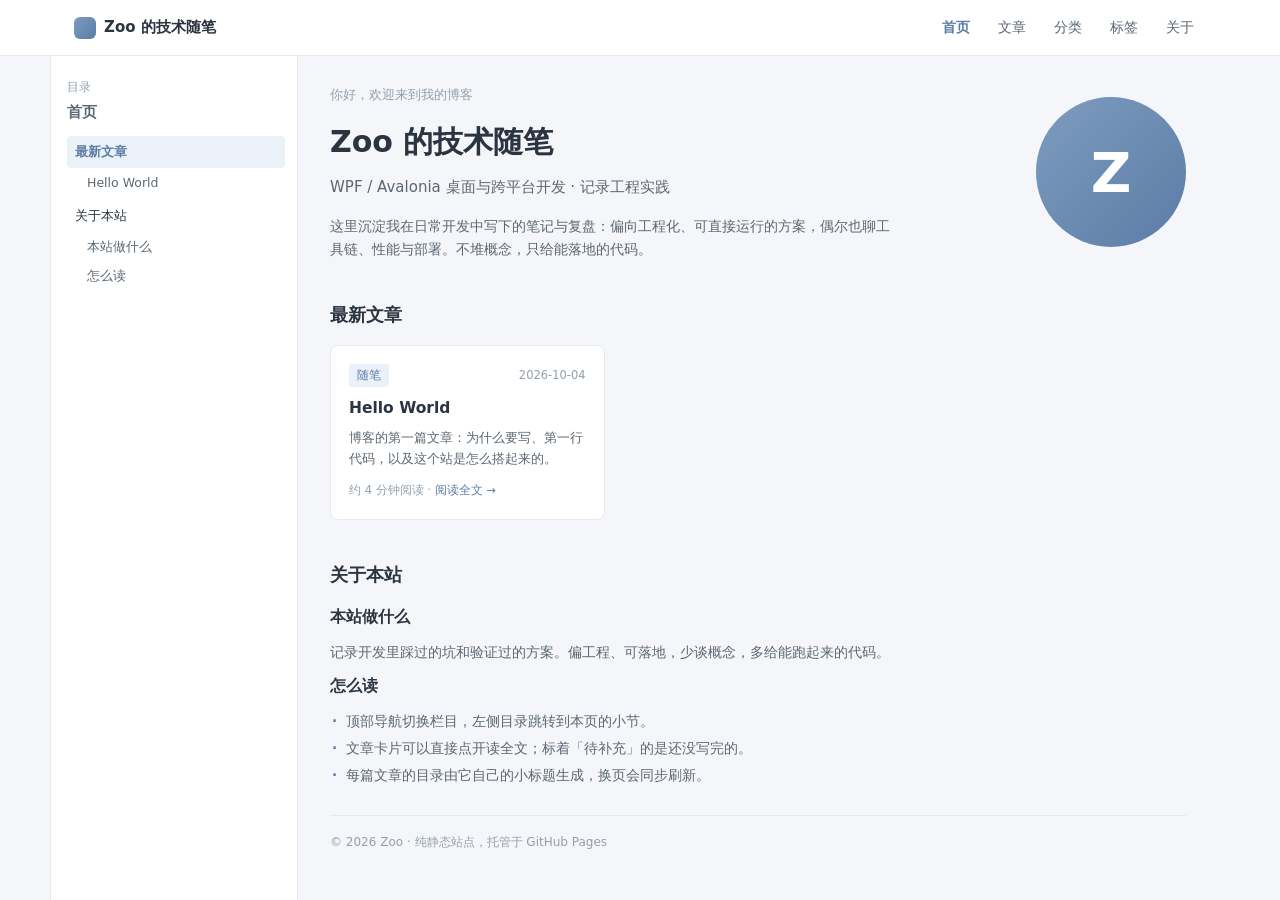
==== site/index.html @ cfde4efc "改用纯静态 HTML + CSS + JS 重写博客，去掉 WebAssembly 版本 站点放在 site/，无构建步骤：每篇文章一个 HTML，文章清单在 site/assets/posts.js" ====
<!DOCTYPE html>
<html lang="zh-CN">
<head>
<meta charset="UTF-8">
<meta name="viewport" content="width=device-width, initial-scale=1">
<title>首页 · Zoo 的技术随笔</title>
    <link rel="icon" href="data:image/svg+xml,%3Csvg xmlns='http://www.w3.org/2000/svg' viewBox='0 0 32 32'%3E%3Crect width='32' height='32' rx='8' fill='%235B7CA6'/%3E%3Ctext x='16' y='23' font-size='19' font-family='sans-serif' fill='%23fff' text-anchor='middle'%3EZ%3C/text%3E%3C/svg%3E">
<meta name="description" content="Zoo 的技术随笔：WPF / Avalonia 桌面与跨平台开发的工程实践笔记。">
<link rel="stylesheet" href="assets/site.css">
</head>
<body>

<header class="topbar">
    <div class="topbar-inner">
        <a class="brand" href="index.html"><span class="brand-mark"></span><span>Zoo 的技术随笔</span></a>
        <nav class="topnav">
            <a href="index.html" aria-current="page">首页</a>
            <a href="articles.html">文章</a>
            <a href="categories.html">分类</a>
            <a href="tags.html">标签</a>
            <a href="about.html">关于</a>
        </nav>
    </div>
</header>

<div class="shell">
    <aside class="toc">
        <p class="toc-label">目录</p>
        <p class="toc-page" id="toc-page">首页</p>
        <nav id="toc"></nav>
    </aside>

    <main class="content" id="content">

        <section class="hero">
            <div>
                <p class="hero-greeting">你好，欢迎来到我的博客</p>
                <h1 class="hero-title">Zoo 的技术随笔</h1>
                <p class="hero-tagline">WPF / Avalonia 桌面与跨平台开发 · 记录工程实践</p>
                <p class="hero-bio">这里沉淀我在日常开发中写下的笔记与复盘：偏向工程化、可直接运行的方案，偶尔也聊工具链、性能与部署。不堆概念，只给能落地的代码。</p>
            </div>
            <div class="hero-avatar">Z</div>
        </section>

        <section class="block">
            <h2 id="latest">最新文章</h2>
            <div data-view="latest" data-limit="3"></div>
        </section>

        <section class="block">
            <h2 id="about-site">关于本站</h2>

            <h3 id="what">本站做什么</h3>
            <p>记录开发里踩过的坑和验证过的方案。偏工程、可落地，少谈概念，多给能跑起来的代码。</p>

            <h3 id="how">怎么读</h3>
            <ul class="bullets">
                <li>顶部导航切换栏目，左侧目录跳转到本页的小节。</li>
                <li>文章卡片可以直接点开读全文；标着「待补充」的是还没写完的。</li>
                <li>每篇文章的目录由它自己的小标题生成，换页会同步刷新。</li>
            </ul>
        </section>

        <footer class="site-footer">© 2026 Zoo · 纯静态站点，托管于 GitHub Pages</footer>
    </main>
</div>

<script src="assets/posts.js"></script>
<script src="assets/site.js"></script>
</body>
</html>
---- site/assets/site.css ----
/* ==========================================================================
   Zoo 的技术随笔 —— 全站样式
   层级：顶栏（并列栏目） + 左侧目录（两级） + 右侧正文
   ========================================================================== */

:root {
    --page-bg: #F4F6F9;
    --surface: #FFFFFF;
    --border: #E6E9EF;
    --text: #2B3440;
    --text-2: #5C6772;
    --muted: #94A0AE;
    --accent: #5B7CA6;
    --accent-hover: #4A6B92;
    --accent-soft: #EAF1F8;
    --code-bg: #F3F5F8;
    --todo-bg: #FBF3E4;
    --todo-text: #9A6B2F;
    --topbar-h: 56px;
    --toc-w: 248px;
}

* { box-sizing: border-box; }

html { scroll-behavior: smooth; }

body {
    margin: 0;
    background: var(--page-bg);
    color: var(--text);
    font-family: "Microsoft YaHei", "PingFang SC", "Segoe UI", system-ui, sans-serif;
    font-size: 14px;
    line-height: 1.7;
    -webkit-font-smoothing: antialiased;
}

a { color: var(--accent); text-decoration: none; }
a:hover { color: var(--accent-hover); }

h2[id], h3[id] { scroll-margin-top: calc(var(--topbar-h) + 16px); }

/* ===== 顶栏：5 个并列栏目 ===== */
.topbar {
    position: sticky;
    top: 0;
    z-index: 10;
    height: var(--topbar-h);
    background: var(--surface);
    border-bottom: 1px solid var(--border);
}

.topbar-inner {
    max-width: 1180px;
    height: 100%;
    margin: 0 auto;
    padding: 0 24px;
    display: flex;
    align-items: center;
    justify-content: space-between;
    gap: 16px;
}

.brand { display: flex; align-items: center; gap: 8px; color: var(--text); font-weight: 700; font-size: 15px; }
.brand:hover { color: var(--text); }
.brand-mark {
    width: 22px; height: 22px; border-radius: 6px;
    background: linear-gradient(135deg, #7E9CBF, #5B7CA6);
}

.topnav { display: flex; align-items: center; gap: 4px; }
.topnav a {
    padding: 6px 12px;
    border-radius: 4px;
    color: var(--text-2);
    font-size: 13.5px;
}
.topnav a:hover { color: var(--accent); }
.topnav a[aria-current="page"] { color: var(--accent); font-weight: 600; }

/* ===== 主体：左目录 + 右内容 ===== */
.shell {
    max-width: 1180px;
    margin: 0 auto;
    display: grid;
    grid-template-columns: var(--toc-w) minmax(0, 1fr);
    align-items: start;
}

.toc {
    position: sticky;
    top: var(--topbar-h);
    height: calc(100vh - var(--topbar-h));
    overflow-y: auto;
    padding: 22px 12px 24px 16px;
    background: var(--surface);
    border-right: 1px solid var(--border);
}

@media (min-width: 1181px) {
    .toc { border-left: 1px solid var(--border); }
}

.toc-label { margin: 0 0 2px; font-size: 11.5px; font-weight: 400; color: var(--muted); }
.toc-page { margin: 0 0 12px; font-size: 14.5px; font-weight: 700; }

.toc-group { margin-bottom: 2px; }

.toc-link, .toc-sublink {
    display: block;
    padding: 5px 8px;
    border-radius: 4px;
    color: var(--text);
    font-size: 13px;
}
.toc-link:hover, .toc-sublink:hover { background: var(--accent-soft); color: var(--accent); }
.toc-sublink { margin-left: 12px; padding: 4px 8px; font-size: 12.5px; color: var(--text-2); }
.toc-link.active, .toc-sublink.active { color: var(--accent); background: var(--accent-soft); font-weight: 600; }

/* ===== 正文 ===== */
.content { padding: 28px 32px 0; max-width: 920px; }

.page-title { margin: 0; font-size: 26px; font-weight: 700; line-height: 1.4; }
.page-sub { margin: 8px 0 0; color: var(--muted); font-size: 13px; }

.hero { display: flex; align-items: center; justify-content: space-between; gap: 32px; }
.hero-greeting { margin: 0 0 10px; color: var(--muted); font-size: 13px; }
.hero-title { margin: 0; font-size: 30px; font-weight: 700; }
.hero-tagline { margin: 8px 0 0; color: var(--text-2); font-size: 15px; }
.hero-bio { margin: 14px 0 0; max-width: 560px; color: var(--text-2); font-size: 13.5px; }
.hero-avatar {
    flex: 0 0 auto;
    width: 150px; height: 150px; border-radius: 50%;
    display: grid; place-items: center;
    background: linear-gradient(135deg, #7E9CBF, #5B7CA6);
    color: #fff; font-size: 56px; font-weight: 700;
}

section.block { margin-top: 40px; }
h2 { margin: 0 0 14px; font-size: 18px; font-weight: 700; }
h3 { margin: 0 0 10px; font-size: 15.5px; font-weight: 600; }

p { margin: 0 0 10px; color: var(--text-2); font-size: 13.5px; }

ul.bullets { margin: 4px 0 12px; padding: 0; list-style: none; }
ul.bullets li { position: relative; padding-left: 16px; margin-bottom: 4px; color: var(--text-2); font-size: 13.5px; }
ul.bullets li::before { content: "·"; position: absolute; left: 2px; color: var(--accent); font-weight: 700; }

/* ===== 文章卡片 ===== */
.cards { display: grid; grid-template-columns: repeat(auto-fill, minmax(272px, 1fr)); gap: 16px; }
.cards.single { grid-template-columns: minmax(0, 1fr); }

.card {
    background: var(--surface);
    border: 1px solid var(--border);
    border-radius: 8px;
    padding: 18px;
    transition: border-color .15s, box-shadow .15s;
}
.card:hover { border-color: var(--accent); box-shadow: 0 4px 16px rgba(31, 45, 61, .08); }

.card-top { display: flex; align-items: center; gap: 8px; }
.card-date { margin-left: auto; color: var(--muted); font-size: 11.5px; }
.card-title { margin: 10px 0 0; font-size: 15.5px; font-weight: 600; line-height: 1.5; }
.card-title a { color: var(--text); }
.card-title a:hover { color: var(--accent); }
.card-excerpt { margin: 6px 0 0; font-size: 12.5px; color: var(--text-2); }
.card-meta { margin: 12px 0 0; font-size: 11.5px; color: var(--muted); }

.chip {
    display: inline-block;
    padding: 3px 8px;
    border-radius: 3px;
    background: var(--accent-soft);
    color: var(--accent);
    font-size: 11.5px;
    line-height: 1.5;
}
.chip-todo { background: var(--todo-bg); color: var(--todo-text); }

.tag-chip {
    display: inline-block;
    margin: 0 8px 8px 0;
    padding: 5px 10px;
    border-radius: 4px;
    background: var(--accent-soft);
    color: var(--accent);
    font-size: 12.5px;
}
.tag-chip:hover { background: var(--accent); color: #fff; }
.tag-chip .count { opacity: .7; margin-left: 4px; font-size: 11px; }

.group { margin-top: 34px; }

/* ===== 文章正文 ===== */
.post-meta { display: flex; align-items: center; gap: 10px; margin: 14px 0 0; color: var(--muted); font-size: 12px; }
.post-lead { margin: 16px 0 0; color: var(--text-2); font-size: 13.5px; }
hr.rule { margin: 20px 0 24px; border: 0; border-top: 1px solid var(--border); }

.post-section { margin-bottom: 30px; }
.post-section h2 { scroll-margin-top: calc(var(--topbar-h) + 16px); }

pre.code {
    margin: 4px 0 0;
    padding: 12px 14px;
    border: 1px solid var(--border);
    border-radius: 6px;
    background: var(--code-bg);
    overflow-x: auto;
}
pre.code code {
    font-family: Consolas, Menlo, "DejaVu Sans Mono", monospace;
    font-size: 12.5px;
    line-height: 1.6;
    color: var(--text);
}
.code-lang { display: block; margin-bottom: 6px; color: var(--muted); font-size: 11px; font-family: inherit; }

.todo-note {
    display: inline-block;
    margin-left: 8px;
    padding: 2px 7px;
    border-radius: 3px;
    background: var(--todo-bg);
    color: var(--todo-text);
    font-size: 11px;
    font-weight: 400;
    vertical-align: middle;
}

.note {
    background: var(--surface);
    border: 1px solid var(--border);
    border-radius: 8px;
    padding: 20px;
}
.note h2, .note h3 { margin-top: 0; }

/* ===== 页脚 ===== */
.site-footer {
    margin: 28px 0 0;
    padding: 16px 0 20px;
    border-top: 1px solid var(--border);
    color: var(--muted);
    font-size: 12px;
}

/* ===== 窄屏：目录折到正文上方 ===== */
@media (max-width: 860px) {
    .shell { grid-template-columns: minmax(0, 1fr); }
    .toc {
        position: static;
        height: auto;
        border-right: 0;
        border-bottom: 1px solid var(--border);
        padding: 18px 20px;
    }
    .content { padding: 22px 20px 0; }
    .topbar-inner { padding: 0 16px; overflow-x: auto; }
    .brand span { display: none; }
    .hero { flex-direction: column-reverse; align-items: flex-start; gap: 20px; }
    .hero-avatar { width: 104px; height: 104px; font-size: 40px; }
}
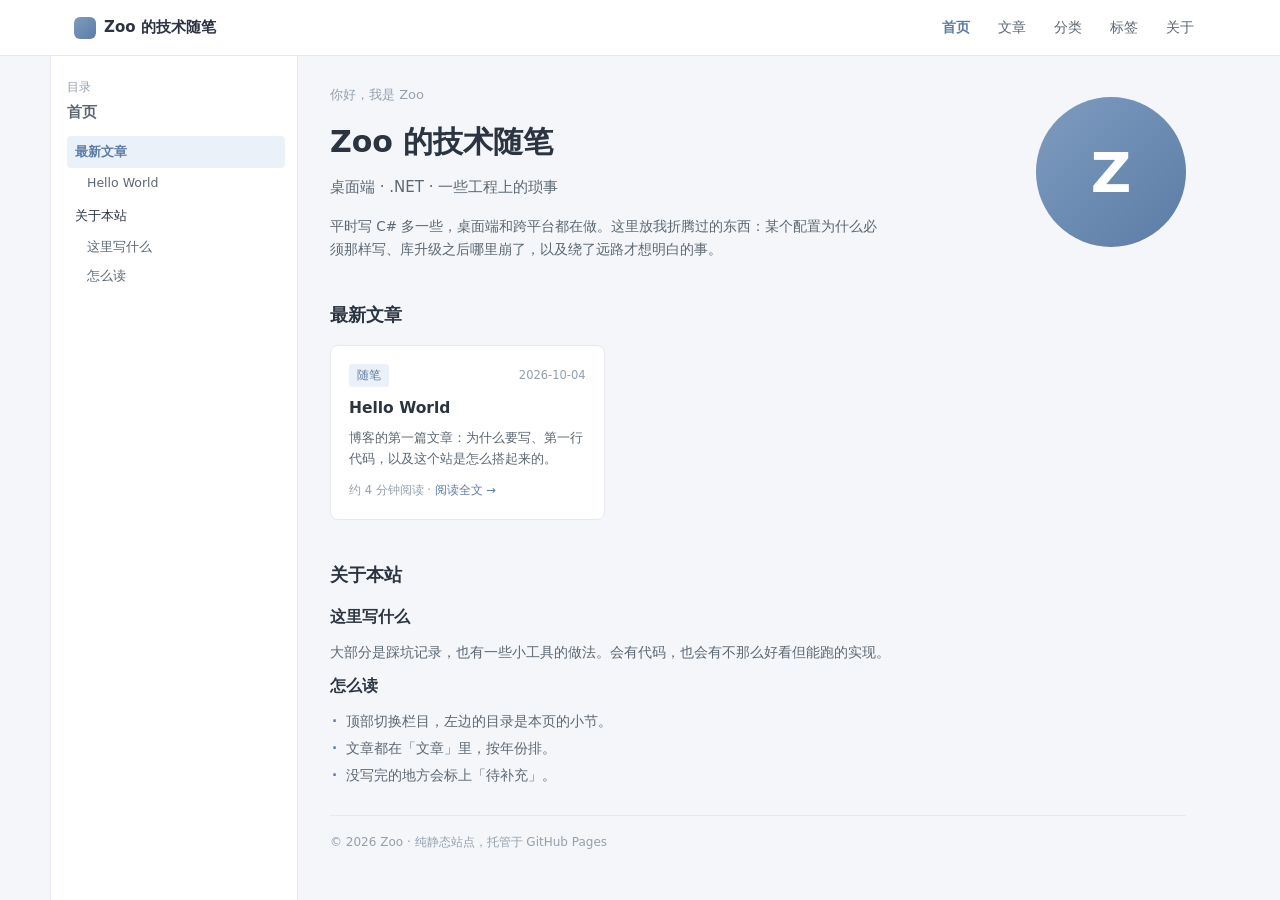
==== commit d24d5ed8: "文案：改成更自然的口吻，去掉排比和对仗句式 重写首页、Hello World、关于、文章、分类、标签、404 全部文案：去掉「不堆概念只给能落地的代码」这类反复出现的对仗句和「结论先说 / 所以这里的" ====
--- a/site/index.html
+++ b/site/index.html
@@ -4,8 +4,8 @@
 <meta charset="UTF-8">
 <meta name="viewport" content="width=device-width, initial-scale=1">
 <title>首页 · Zoo 的技术随笔</title>
+<meta name="description" content="Zoo 的技术随笔：桌面端、.NET，以及一些工程上的琐事。">
     <link rel="icon" href="data:image/svg+xml,%3Csvg xmlns='http://www.w3.org/2000/svg' viewBox='0 0 32 32'%3E%3Crect width='32' height='32' rx='8' fill='%235B7CA6'/%3E%3Ctext x='16' y='23' font-size='19' font-family='sans-serif' fill='%23fff' text-anchor='middle'%3EZ%3C/text%3E%3C/svg%3E">
-<meta name="description" content="Zoo 的技术随笔：WPF / Avalonia 桌面与跨平台开发的工程实践笔记。">
 <link rel="stylesheet" href="assets/site.css">
 </head>
 <body>
@@ -34,10 +34,10 @@
 
         <section class="hero">
             <div>
-                <p class="hero-greeting">你好，欢迎来到我的博客</p>
+                <p class="hero-greeting">你好，我是 Zoo</p>
                 <h1 class="hero-title">Zoo 的技术随笔</h1>
-                <p class="hero-tagline">WPF / Avalonia 桌面与跨平台开发 · 记录工程实践</p>
-                <p class="hero-bio">这里沉淀我在日常开发中写下的笔记与复盘：偏向工程化、可直接运行的方案，偶尔也聊工具链、性能与部署。不堆概念，只给能落地的代码。</p>
+                <p class="hero-tagline">桌面端 · .NET · 一些工程上的琐事</p>
+                <p class="hero-bio">平时写 C# 多一些，桌面端和跨平台都在做。这里放我折腾过的东西：某个配置为什么必须那样写、库升级之后哪里崩了，以及绕了远路才想明白的事。</p>
             </div>
             <div class="hero-avatar">Z</div>
         </section>
@@ -50,14 +50,14 @@
         <section class="block">
             <h2 id="about-site">关于本站</h2>
 
-            <h3 id="what">本站做什么</h3>
-            <p>记录开发里踩过的坑和验证过的方案。偏工程、可落地，少谈概念，多给能跑起来的代码。</p>
+            <h3 id="what">这里写什么</h3>
+            <p>大部分是踩坑记录，也有一些小工具的做法。会有代码，也会有不那么好看但能跑的实现。</p>
 
             <h3 id="how">怎么读</h3>
             <ul class="bullets">
-                <li>顶部导航切换栏目，左侧目录跳转到本页的小节。</li>
-                <li>文章卡片可以直接点开读全文；标着「待补充」的是还没写完的。</li>
-                <li>每篇文章的目录由它自己的小标题生成，换页会同步刷新。</li>
+                <li>顶部切换栏目，左边的目录是本页的小节。</li>
+                <li>文章都在「文章」里，按年份排。</li>
+                <li>没写完的地方会标上「待补充」。</li>
             </ul>
         </section>
 
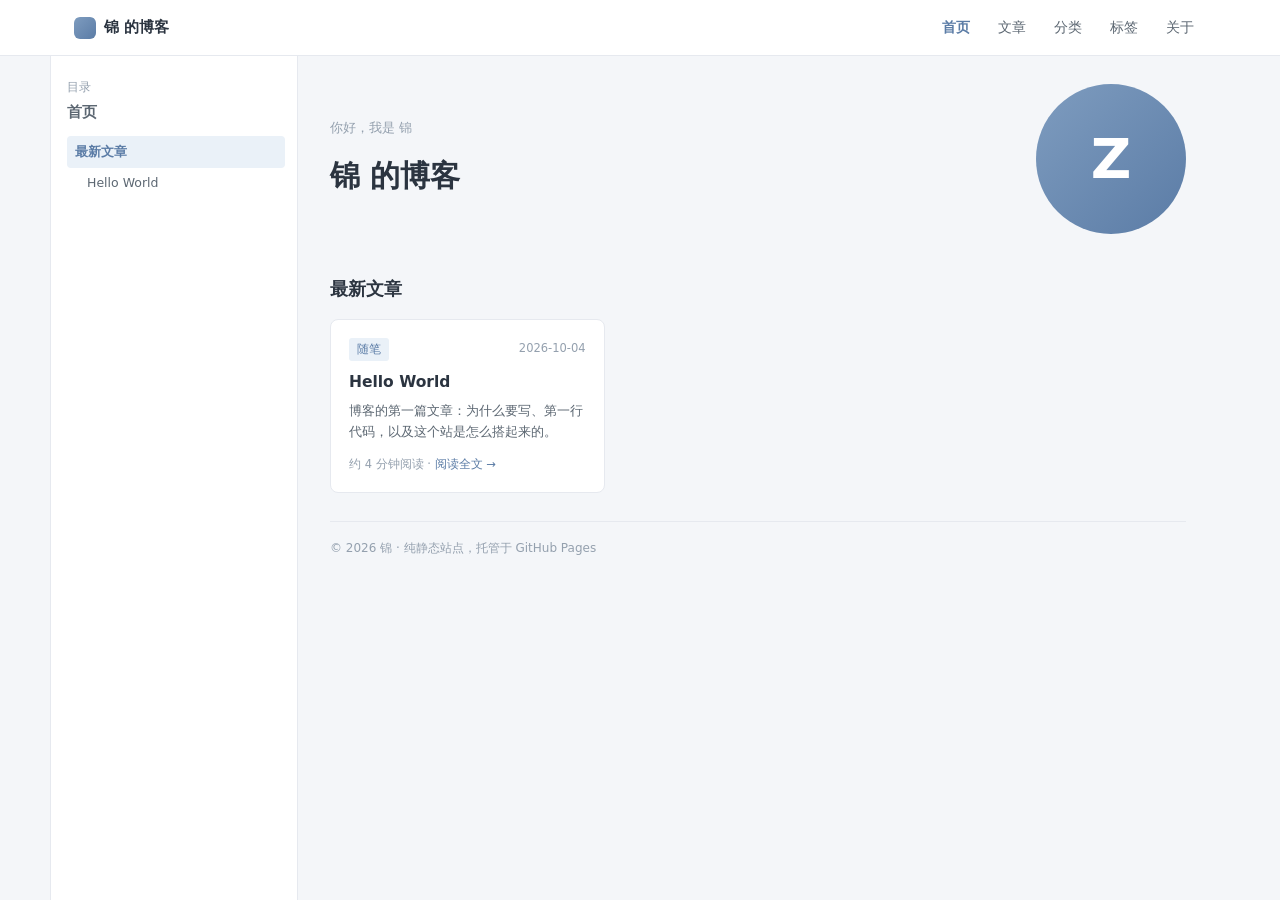
==== commit 8bd40558: "新增一篇文章" ====
--- a/site/index.html
+++ b/site/index.html
@@ -3,8 +3,8 @@
 <head>
 <meta charset="UTF-8">
 <meta name="viewport" content="width=device-width, initial-scale=1">
-<title>首页 · Zoo 的技术随笔</title>
-<meta name="description" content="Zoo 的技术随笔：桌面端、.NET，以及一些工程上的琐事。">
+<title>首页 · 锦 的博客</title>
+<meta name="description" content="锦 的博客">
     <link rel="icon" href="data:image/svg+xml,%3Csvg xmlns='http://www.w3.org/2000/svg' viewBox='0 0 32 32'%3E%3Crect width='32' height='32' rx='8' fill='%235B7CA6'/%3E%3Ctext x='16' y='23' font-size='19' font-family='sans-serif' fill='%23fff' text-anchor='middle'%3EZ%3C/text%3E%3C/svg%3E">
 <link rel="stylesheet" href="assets/site.css">
 </head>
@@ -12,7 +12,7 @@
 
 <header class="topbar">
     <div class="topbar-inner">
-        <a class="brand" href="index.html"><span class="brand-mark"></span><span>Zoo 的技术随笔</span></a>
+        <a class="brand" href="index.html"><span class="brand-mark"></span><span>锦 的博客</span></a>
         <nav class="topnav">
             <a href="index.html" aria-current="page">首页</a>
             <a href="articles.html">文章</a>
@@ -34,10 +34,8 @@
 
         <section class="hero">
             <div>
-                <p class="hero-greeting">你好，我是 Zoo</p>
-                <h1 class="hero-title">Zoo 的技术随笔</h1>
-                <p class="hero-tagline">桌面端 · .NET · 一些工程上的琐事</p>
-                <p class="hero-bio">平时写 C# 多一些，桌面端和跨平台都在做。这里放我折腾过的东西：某个配置为什么必须那样写、库升级之后哪里崩了，以及绕了远路才想明白的事。</p>
+                <p class="hero-greeting">你好，我是 锦</p>
+                <h1 class="hero-title">锦 的博客</h1>
             </div>
             <div class="hero-avatar">Z</div>
         </section>
@@ -47,21 +45,7 @@
             <div data-view="latest" data-limit="3"></div>
         </section>
 
-        <section class="block">
-            <h2 id="about-site">关于本站</h2>
-
-            <h3 id="what">这里写什么</h3>
-            <p>大部分是踩坑记录，也有一些小工具的做法。会有代码，也会有不那么好看但能跑的实现。</p>
-
-            <h3 id="how">怎么读</h3>
-            <ul class="bullets">
-                <li>顶部切换栏目，左边的目录是本页的小节。</li>
-                <li>文章都在「文章」里，按年份排。</li>
-                <li>没写完的地方会标上「待补充」。</li>
-            </ul>
-        </section>
-
-        <footer class="site-footer">© 2026 Zoo · 纯静态站点，托管于 GitHub Pages</footer>
+        <footer class="site-footer">© 2026 锦 · 纯静态站点，托管于 GitHub Pages</footer>
     </main>
 </div>
 
--- a/site/assets/site.css
+++ b/site/assets/site.css
@@ -1,5 +1,5 @@
 /* ==========================================================================
-   Zoo 的技术随笔 —— 全站样式
+   锦 的博客 —— 全站样式
    层级：顶栏（并列栏目） + 左侧目录（两级） + 右侧正文
    ========================================================================== */
 
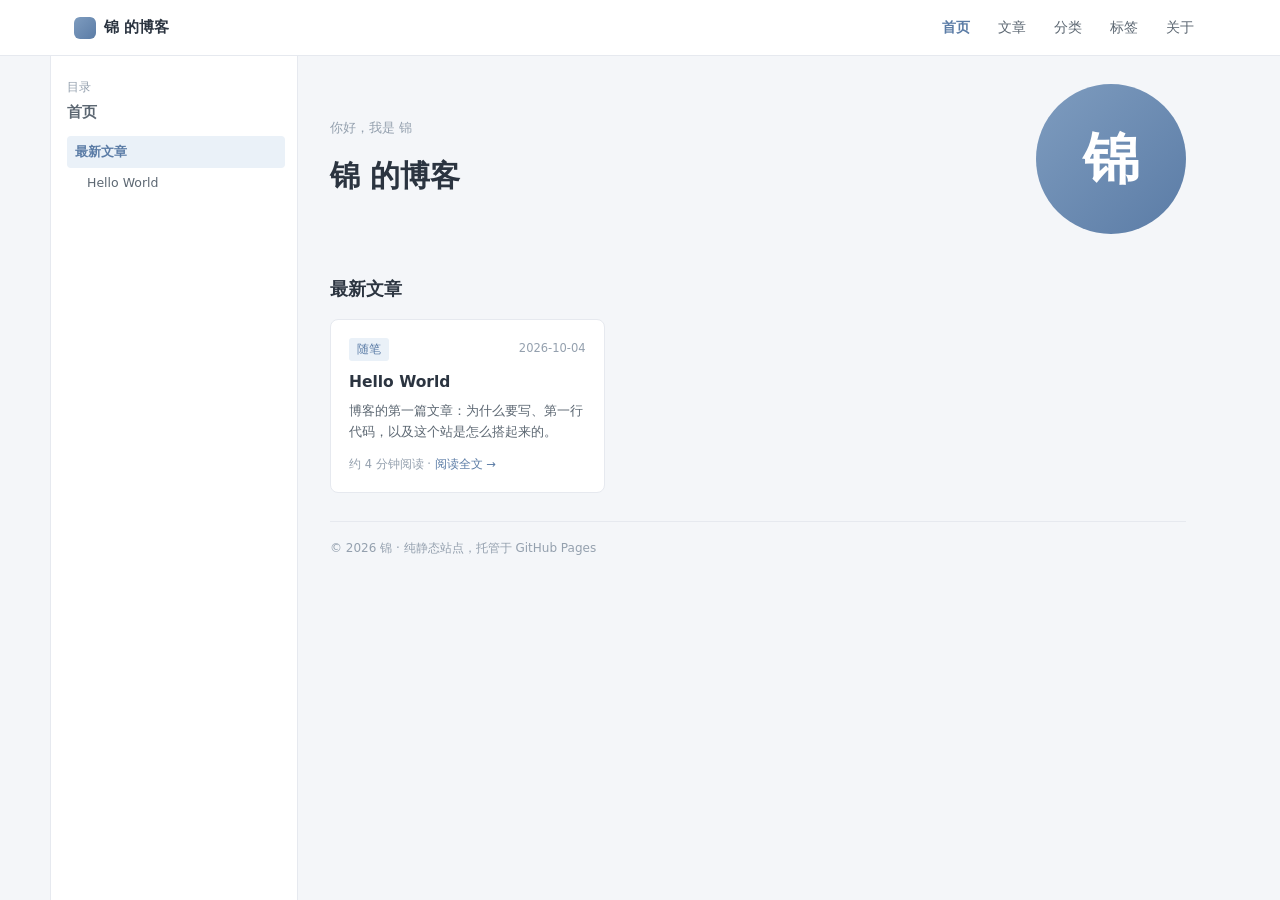
==== commit 81b9c165: "新增一篇文章" ====
--- a/site/index.html
+++ b/site/index.html
@@ -37,7 +37,7 @@
                 <p class="hero-greeting">你好，我是 锦</p>
                 <h1 class="hero-title">锦 的博客</h1>
             </div>
-            <div class="hero-avatar">Z</div>
+            <div class="hero-avatar">锦</div>
         </section>
 
         <section class="block">
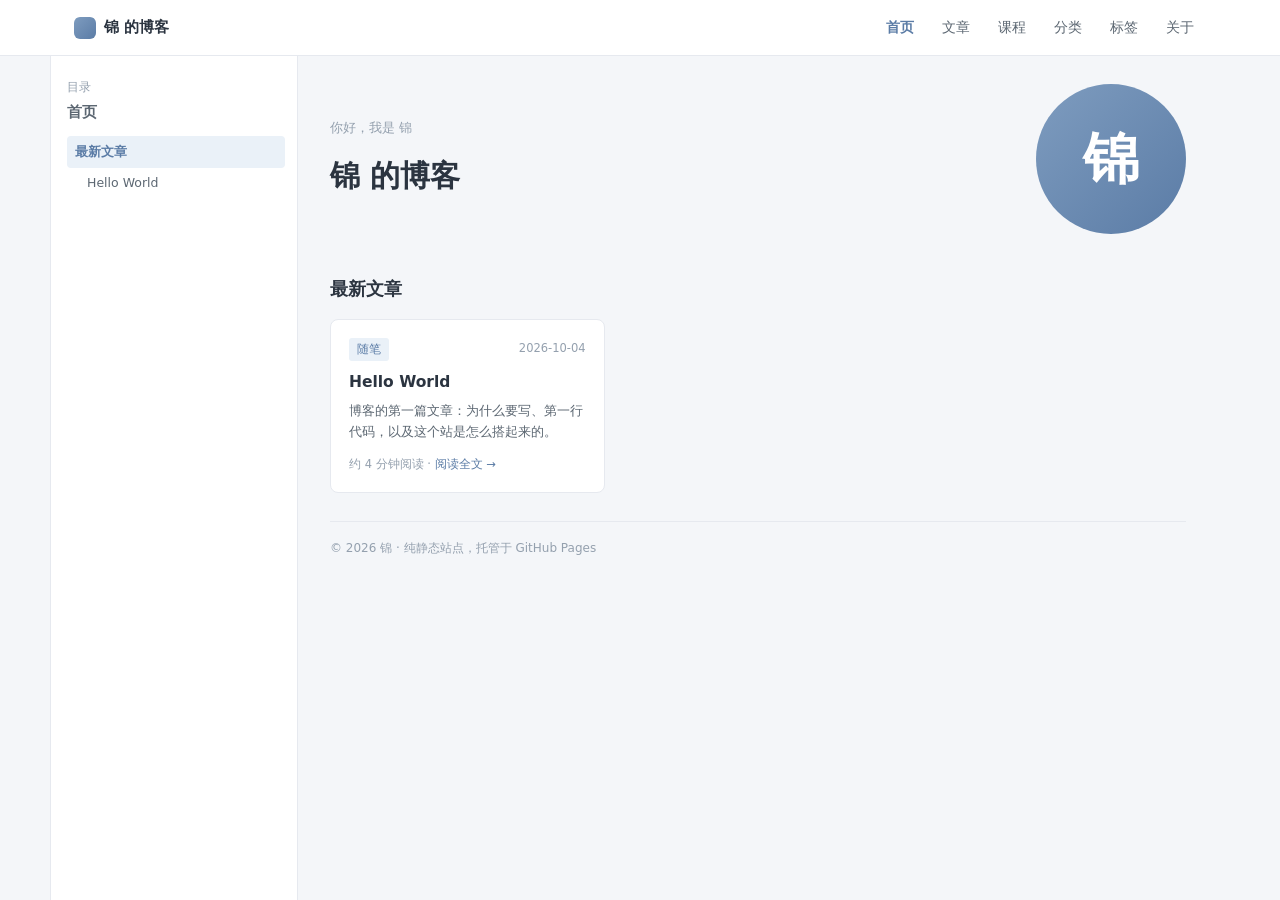
==== commit bdefccb0: "新增「课程」栏目：按课程放 PPT / PDF / Word / 压缩包，附感悟笔记 顶栏加第 6 个栏目「课程」；课程页一门课一节，下面分「资料」和「感悟与笔记」，左侧目录自动生成；资料支持本地文件" ====
--- a/site/index.html
+++ b/site/index.html
@@ -16,6 +16,7 @@
         <nav class="topnav">
             <a href="index.html" aria-current="page">首页</a>
             <a href="articles.html">文章</a>
+            <a href="courses.html">课程</a>
             <a href="categories.html">分类</a>
             <a href="tags.html">标签</a>
             <a href="about.html">关于</a>
--- a/site/assets/site.css
+++ b/site/assets/site.css
@@ -260,3 +260,58 @@
     .hero { flex-direction: column-reverse; align-items: flex-start; gap: 20px; }
     .hero-avatar { width: 104px; height: 104px; font-size: 40px; }
 }
+
+/* ===== 课程资料 ===== */
+.term {
+    margin-left: 6px;
+    font-size: 12px;
+    font-weight: 400;
+    color: var(--muted);
+}
+
+ul.files {
+    margin: 0 0 14px;
+    padding: 0;
+    list-style: none;
+    background: var(--surface);
+    border: 1px solid var(--border);
+    border-radius: 8px;
+    overflow: hidden;
+}
+
+ul.files li.file-row {
+    display: flex;
+    align-items: center;
+    gap: 10px;
+    padding: 10px 14px;
+    margin: 0;
+    border-top: 1px solid var(--border);
+}
+ul.files li.file-row:first-child { border-top: 0; }
+ul.files li.file-row::before { content: none; }
+
+.filetype {
+    flex: 0 0 auto;
+    min-width: 46px;
+    padding: 2px 6px;
+    border-radius: 3px;
+    text-align: center;
+    font-size: 11px;
+    background: #EEF1F5;
+    color: var(--text-2);
+}
+.filetype.pdf { background: #FBECEC; color: #A65252; }
+.filetype.ppt { background: #FBEFE4; color: #A5663A; }
+.filetype.doc { background: var(--accent-soft); color: var(--accent-hover); }
+.filetype.zip { background: #F0EFE6; color: #6E6A45; }
+
+.file-name { flex: 1 1 auto; font-size: 13.5px; color: var(--text); }
+.file-name:hover { color: var(--accent); }
+.file-size { flex: 0 0 auto; font-size: 12px; color: var(--muted); }
+.file-note { flex: 0 0 auto; font-size: 11.5px; color: var(--muted); }
+
+@media (max-width: 520px) {
+    ul.files li.file-row { flex-wrap: wrap; gap: 6px; }
+    .file-name { flex: 1 1 100%; order: 2; }
+}
+
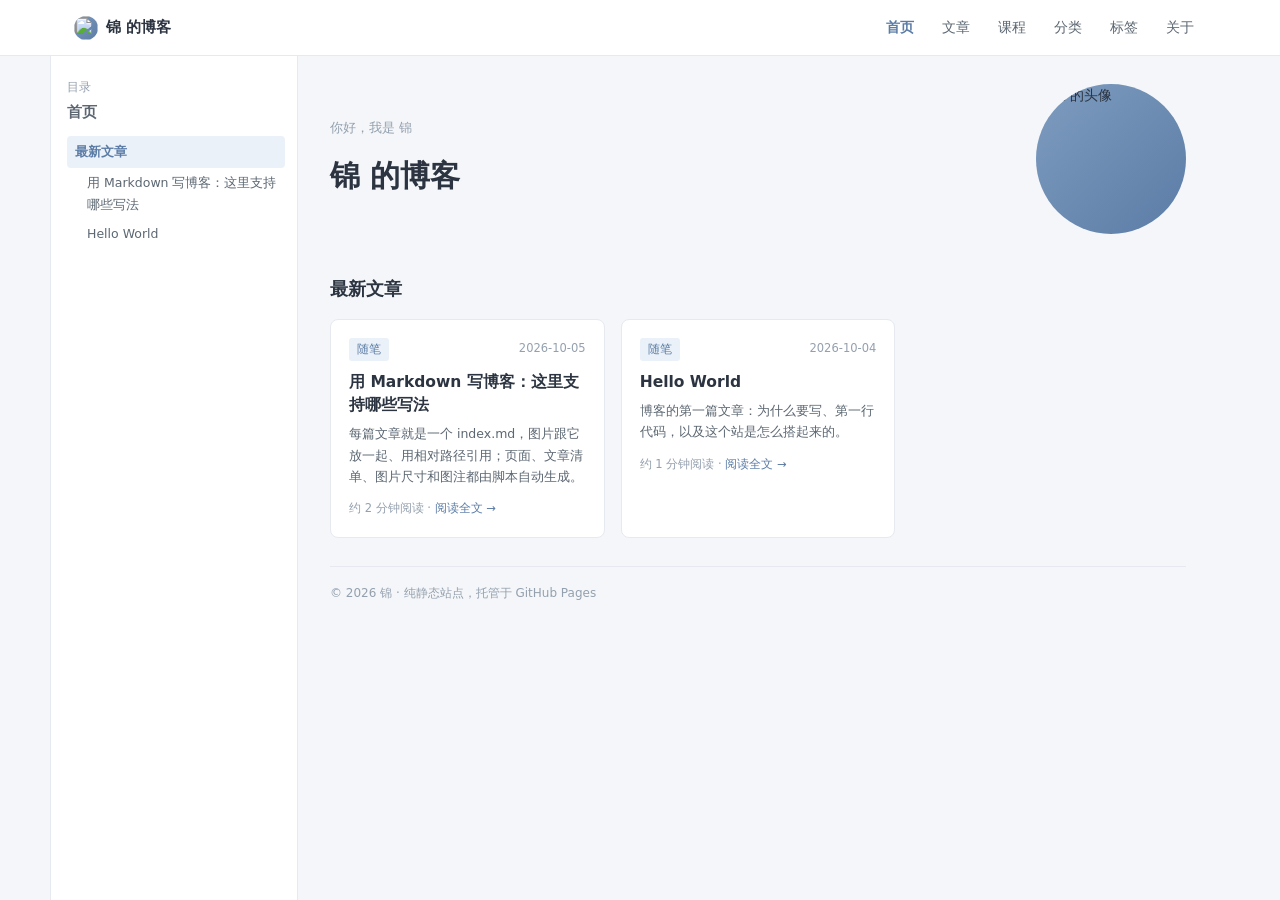
==== commit ebd8ea98: "新增一篇文章" ====
--- a/site/index.html
+++ b/site/index.html
@@ -5,14 +5,15 @@
 <meta name="viewport" content="width=device-width, initial-scale=1">
 <title>首页 · 锦 的博客</title>
 <meta name="description" content="锦 的博客">
-    <link rel="icon" href="data:image/svg+xml,%3Csvg xmlns='http://www.w3.org/2000/svg' viewBox='0 0 32 32'%3E%3Crect width='32' height='32' rx='8' fill='%235B7CA6'/%3E%3Ctext x='16' y='23' font-size='19' font-family='sans-serif' fill='%23fff' text-anchor='middle'%3EZ%3C/text%3E%3C/svg%3E">
+    <link rel="icon" href="https://avatars.githubusercontent.com/BrocadeHutHost?s=256">
+    <link rel="apple-touch-icon" href="https://avatars.githubusercontent.com/BrocadeHutHost?s=256">
 <link rel="stylesheet" href="assets/site.css">
 </head>
 <body>
 
 <header class="topbar">
     <div class="topbar-inner">
-        <a class="brand" href="index.html"><span class="brand-mark"></span><span>锦 的博客</span></a>
+        <a class="brand" href="index.html"><img class="brand-mark" src="https://avatars.githubusercontent.com/BrocadeHutHost?s=256" alt="" referrerpolicy="no-referrer"><span>锦 的博客</span></a>
         <nav class="topnav">
             <a href="index.html" aria-current="page">首页</a>
             <a href="articles.html">文章</a>
@@ -38,7 +39,7 @@
                 <p class="hero-greeting">你好，我是 锦</p>
                 <h1 class="hero-title">锦 的博客</h1>
             </div>
-            <div class="hero-avatar">锦</div>
+            <img class="hero-avatar" src="https://avatars.githubusercontent.com/BrocadeHutHost?s=256" alt="锦 的头像" referrerpolicy="no-referrer">
         </section>
 
         <section class="block">
--- a/site/assets/site.css
+++ b/site/assets/site.css
@@ -63,7 +63,10 @@
 .brand { display: flex; align-items: center; gap: 8px; color: var(--text); font-weight: 700; font-size: 15px; }
 .brand:hover { color: var(--text); }
 .brand-mark {
-    width: 22px; height: 22px; border-radius: 6px;
+    display: block;
+    width: 24px; height: 24px; border-radius: 50%;
+    object-fit: cover;
+    /* 头像图来自 GitHub，加载出来之前先显示这块底色 */
     background: linear-gradient(135deg, #7E9CBF, #5B7CA6);
 }
 
@@ -129,10 +132,11 @@
 .hero-bio { margin: 14px 0 0; max-width: 560px; color: var(--text-2); font-size: 13.5px; }
 .hero-avatar {
     flex: 0 0 auto;
+    display: block;
     width: 150px; height: 150px; border-radius: 50%;
-    display: grid; place-items: center;
+    object-fit: cover;
+    /* 头像图来自 GitHub，加载出来之前先显示这个大圆底色 */
     background: linear-gradient(135deg, #7E9CBF, #5B7CA6);
-    color: #fff; font-size: 56px; font-weight: 700;
 }
 
 section.block { margin-top: 40px; }
@@ -214,6 +218,66 @@
     color: var(--text);
 }
 .code-lang { display: block; margin-bottom: 6px; color: var(--muted); font-size: 11px; font-family: inherit; }
+
+/* ===== Markdown 生成的正文元素（tools/build-blog.mjs 的输出） ===== */
+strong { font-weight: 600; color: var(--text); }
+del { color: var(--muted); }
+
+/* 行内代码；代码块里的 code 不要这套底色和边框 */
+code {
+    padding: 1px 5px;
+    border-radius: 3px;
+    background: var(--code-bg);
+    font-family: Consolas, Menlo, "DejaVu Sans Mono", monospace;
+    font-size: 12.5px;
+    color: var(--text);
+}
+pre.code code { padding: 0; background: none; }
+
+ol { margin: 4px 0 14px; padding-left: 22px; }
+ol li { margin-bottom: 4px; color: var(--text-2); font-size: 13.5px; }
+ul.bullets ul.bullets, ul.bullets ol, ol ul.bullets { margin: 4px 0 0; padding-left: 16px; }
+ul.bullets ul.bullets li::before { content: "–"; color: var(--muted); }
+
+blockquote {
+    margin: 12px 0 16px;
+    padding: 10px 16px;
+    border-left: 3px solid var(--accent);
+    border-radius: 0 6px 6px 0;
+    background: var(--surface);
+}
+blockquote p:last-child { margin-bottom: 0; }
+
+.table-wrap { margin: 12px 0 16px; overflow-x: auto; }
+table { border-collapse: collapse; width: 100%; font-size: 13px; }
+th, td { padding: 7px 10px; border: 1px solid var(--border); text-align: left; color: var(--text-2); }
+th { background: var(--code-bg); color: var(--text); font-weight: 600; }
+tbody tr:nth-child(even) { background: #FAFBFD; }
+th.c, td.c { text-align: center; }
+th.r, td.r { text-align: right; }
+
+/* 图片：生成器把真实像素尺寸写进了 width/height，这里保证窄屏也不溢出、加载前不跳版 */
+img { max-width: 100%; height: auto; }
+figure.fig { margin: 16px 0 18px; }
+figure.fig img {
+    display: block;
+    border: 1px solid var(--border);
+    border-radius: 8px;
+    background: var(--surface);
+}
+figure.fig figcaption {
+    display: flex;
+    flex-wrap: wrap;
+    gap: 4px 12px;
+    align-items: baseline;
+    margin-top: 8px;
+    font-size: 12px;
+    color: var(--muted);
+}
+.fig-cap { color: var(--text-2); }
+.fig-meta { margin-left: auto; font-size: 11.5px; }
+
+h4 { margin: 0 0 10px; font-size: 14px; font-weight: 600; }
 
 .todo-note {
     display: inline-block;
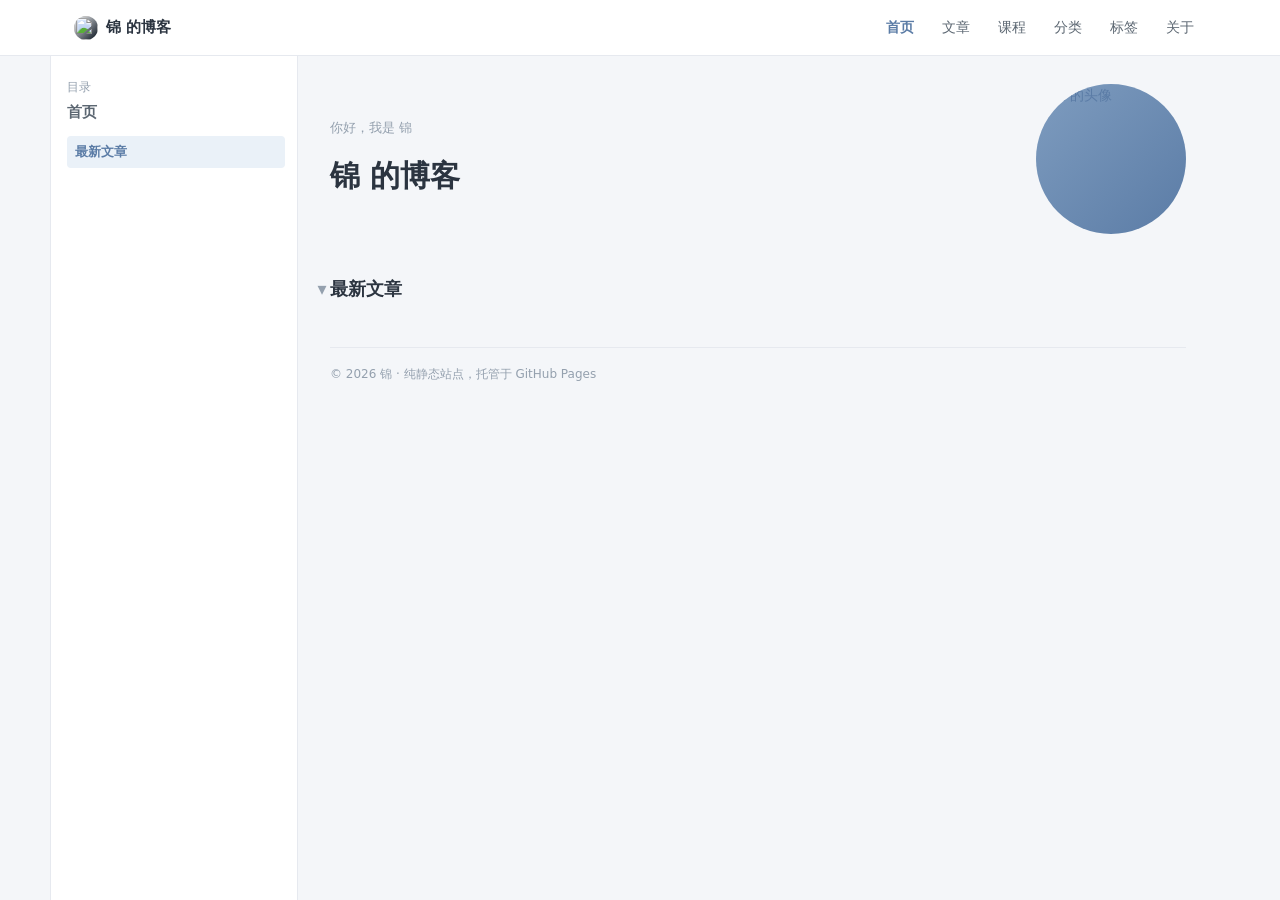
==== commit fe878982: "修改了复制的效果" ====
--- a/site/index.html
+++ b/site/index.html
@@ -13,7 +13,7 @@
 
 <header class="topbar">
     <div class="topbar-inner">
-        <a class="brand" href="index.html"><img class="brand-mark" src="https://avatars.githubusercontent.com/BrocadeHutHost?s=256" alt="" referrerpolicy="no-referrer"><span>锦 的博客</span></a>
+        <span class="brand"><a class="brand-avatar" href="https://github.com/BrocadeHutHost" target="_blank" rel="noopener" title="我的主页"><img class="brand-mark" src="https://avatars.githubusercontent.com/BrocadeHutHost?s=256" alt="" referrerpolicy="no-referrer"></a><a class="brand-name" href="index.html">锦 的博客</a></span>
         <nav class="topnav">
             <a href="index.html" aria-current="page">首页</a>
             <a href="articles.html">文章</a>
@@ -39,7 +39,7 @@
                 <p class="hero-greeting">你好，我是 锦</p>
                 <h1 class="hero-title">锦 的博客</h1>
             </div>
-            <img class="hero-avatar" src="https://avatars.githubusercontent.com/BrocadeHutHost?s=256" alt="锦 的头像" referrerpolicy="no-referrer">
+            <a class="hero-avatar-link" href="https://github.com/BrocadeHutHost" target="_blank" rel="noopener" title="我的主页"><img class="hero-avatar" src="https://avatars.githubusercontent.com/BrocadeHutHost?s=256" alt="锦 的头像" referrerpolicy="no-referrer"></a>
         </section>
 
         <section class="block">
--- a/site/assets/site.css
+++ b/site/assets/site.css
@@ -1,7 +1,3 @@
-/* ==========================================================================
-   锦 的博客 —— 全站样式
-   层级：顶栏（并列栏目） + 左侧目录（两级） + 右侧正文
-   ========================================================================== */
 
 :root {
     --page-bg: #F4F6F9;
@@ -39,7 +35,6 @@
 
 h2[id], h3[id] { scroll-margin-top: calc(var(--topbar-h) + 16px); }
 
-/* ===== 顶栏：5 个并列栏目 ===== */
 .topbar {
     position: sticky;
     top: 0;
@@ -60,14 +55,15 @@
     gap: 16px;
 }
 
-.brand { display: flex; align-items: center; gap: 8px; color: var(--text); font-weight: 700; font-size: 15px; }
-.brand:hover { color: var(--text); }
+.brand { display: flex; align-items: center; gap: 8px; }
+.brand-avatar { display: block; line-height: 0; }
+.brand-name { color: var(--text); font-weight: 700; font-size: 15px; }
+.brand-name:hover { color: var(--accent); }
 .brand-mark {
     display: block;
     width: 24px; height: 24px; border-radius: 50%;
     object-fit: cover;
-    /* 头像图来自 GitHub，加载出来之前先显示这块底色 */
-    background: linear-gradient(135deg, #7E9CBF, #5B7CA6);
+    background: linear-gradient(135deg, #fdfeff, #020c18);
 }
 
 .topnav { display: flex; align-items: center; gap: 4px; }
@@ -79,8 +75,6 @@
 }
 .topnav a:hover { color: var(--accent); }
 .topnav a[aria-current="page"] { color: var(--accent); font-weight: 600; }
-
-/* ===== 主体：左目录 + 右内容 ===== */
 .shell {
     max-width: 1180px;
     margin: 0 auto;
@@ -118,8 +112,6 @@
 .toc-link:hover, .toc-sublink:hover { background: var(--accent-soft); color: var(--accent); }
 .toc-sublink { margin-left: 12px; padding: 4px 8px; font-size: 12.5px; color: var(--text-2); }
 .toc-link.active, .toc-sublink.active { color: var(--accent); background: var(--accent-soft); font-weight: 600; }
-
-/* ===== 正文 ===== */
 .content { padding: 28px 32px 0; max-width: 920px; }
 
 .page-title { margin: 0; font-size: 26px; font-weight: 700; line-height: 1.4; }
@@ -130,12 +122,12 @@
 .hero-title { margin: 0; font-size: 30px; font-weight: 700; }
 .hero-tagline { margin: 8px 0 0; color: var(--text-2); font-size: 15px; }
 .hero-bio { margin: 14px 0 0; max-width: 560px; color: var(--text-2); font-size: 13.5px; }
+.hero-avatar-link { flex: 0 0 auto; display: block; border-radius: 50%; }
 .hero-avatar {
     flex: 0 0 auto;
     display: block;
     width: 150px; height: 150px; border-radius: 50%;
     object-fit: cover;
-    /* 头像图来自 GitHub，加载出来之前先显示这个大圆底色 */
     background: linear-gradient(135deg, #7E9CBF, #5B7CA6);
 }
 
@@ -148,8 +140,6 @@
 ul.bullets { margin: 4px 0 12px; padding: 0; list-style: none; }
 ul.bullets li { position: relative; padding-left: 16px; margin-bottom: 4px; color: var(--text-2); font-size: 13.5px; }
 ul.bullets li::before { content: "·"; position: absolute; left: 2px; color: var(--accent); font-weight: 700; }
-
-/* ===== 文章卡片 ===== */
 .cards { display: grid; grid-template-columns: repeat(auto-fill, minmax(272px, 1fr)); gap: 16px; }
 .cards.single { grid-template-columns: minmax(0, 1fr); }
 
@@ -194,8 +184,6 @@
 .tag-chip .count { opacity: .7; margin-left: 4px; font-size: 11px; }
 
 .group { margin-top: 34px; }
-
-/* ===== 文章正文 ===== */
 .post-meta { display: flex; align-items: center; gap: 10px; margin: 14px 0 0; color: var(--muted); font-size: 12px; }
 .post-lead { margin: 16px 0 0; color: var(--text-2); font-size: 13.5px; }
 hr.rule { margin: 20px 0 24px; border: 0; border-top: 1px solid var(--border); }
@@ -218,12 +206,8 @@
     color: var(--text);
 }
 .code-lang { display: block; margin-bottom: 6px; color: var(--muted); font-size: 11px; font-family: inherit; }
-
-/* ===== Markdown 生成的正文元素（tools/build-blog.mjs 的输出） ===== */
 strong { font-weight: 600; color: var(--text); }
 del { color: var(--muted); }
-
-/* 行内代码；代码块里的 code 不要这套底色和边框 */
 code {
     padding: 1px 5px;
     border-radius: 3px;
@@ -255,8 +239,6 @@
 tbody tr:nth-child(even) { background: #FAFBFD; }
 th.c, td.c { text-align: center; }
 th.r, td.r { text-align: right; }
-
-/* 图片：生成器把真实像素尺寸写进了 width/height，这里保证窄屏也不溢出、加载前不跳版 */
 img { max-width: 100%; height: auto; }
 figure.fig { margin: 16px 0 18px; }
 figure.fig img {
@@ -278,7 +260,14 @@
 .fig-meta { margin-left: auto; font-size: 11.5px; }
 
 h4 { margin: 0 0 10px; font-size: 14px; font-weight: 600; }
-
+.content h2 { margin-left: 0; }
+.content h3 { margin-left: 16px; }
+.content h4 { margin-left: 32px; }
+.content h5, .content h6 { margin-left: 48px; }
+.indent-3, .indent-4, .indent-5, .indent-6 { margin-left: 16px; }
+.indent-3 > :first-child, .indent-4 > :first-child,
+.indent-5 > :first-child, .indent-6 > :first-child { margin-left: 0; }
+.content .card-title { margin-left: 0; }
 .todo-note {
     display: inline-block;
     margin-left: 8px;
@@ -298,8 +287,6 @@
     padding: 20px;
 }
 .note h2, .note h3 { margin-top: 0; }
-
-/* ===== 页脚 ===== */
 .site-footer {
     margin: 28px 0 0;
     padding: 16px 0 20px;
@@ -307,8 +294,6 @@
     color: var(--muted);
     font-size: 12px;
 }
-
-/* ===== 窄屏：目录折到正文上方 ===== */
 @media (max-width: 860px) {
     .shell { grid-template-columns: minmax(0, 1fr); }
     .toc {
@@ -320,12 +305,10 @@
     }
     .content { padding: 22px 20px 0; }
     .topbar-inner { padding: 0 16px; overflow-x: auto; }
-    .brand span { display: none; }
+    .brand-name { display: none; }
     .hero { flex-direction: column-reverse; align-items: flex-start; gap: 20px; }
     .hero-avatar { width: 104px; height: 104px; font-size: 40px; }
 }
-
-/* ===== 课程资料 ===== */
 .term {
     margin-left: 6px;
     font-size: 12px;
@@ -374,6 +357,38 @@
 .file-size { flex: 0 0 auto; font-size: 12px; color: var(--muted); }
 .file-note { flex: 0 0 auto; font-size: 11.5px; color: var(--muted); }
 
+.note-index {
+    margin: 4px 0 16px;
+    padding: 0;
+    list-style: none;
+}
+.note-index li { position: relative; padding-left: 16px; margin-bottom: 6px; font-size: 13.5px; }
+.note-index li::before { content: "·"; position: absolute; left: 2px; color: var(--accent); font-weight: 700; }
+.note-index a { color: var(--text); }
+.note-index a:hover { color: var(--accent); }
+
+.math-block { display: block; margin: 12px 0; overflow-x: auto; overflow-y: hidden; }
+.katex { font-size: 1.05em; }
+
+.fold-head {
+    position: relative;
+    cursor: pointer;
+    user-select: none;
+}
+.fold-head::before {
+    content: "▾";
+    position: absolute;
+    left: -16px;
+    top: 0;
+    width: 16px;
+    text-align: center;
+    color: var(--muted);
+    font-weight: 400;
+}
+.fold-head:hover::before { color: var(--accent); }
+.fold-head.collapsed::before { content: "▸"; }
+.fold-hidden { display: none !important; }
+
 @media (max-width: 520px) {
     ul.files li.file-row { flex-wrap: wrap; gap: 6px; }
     .file-name { flex: 1 1 100%; order: 2; }
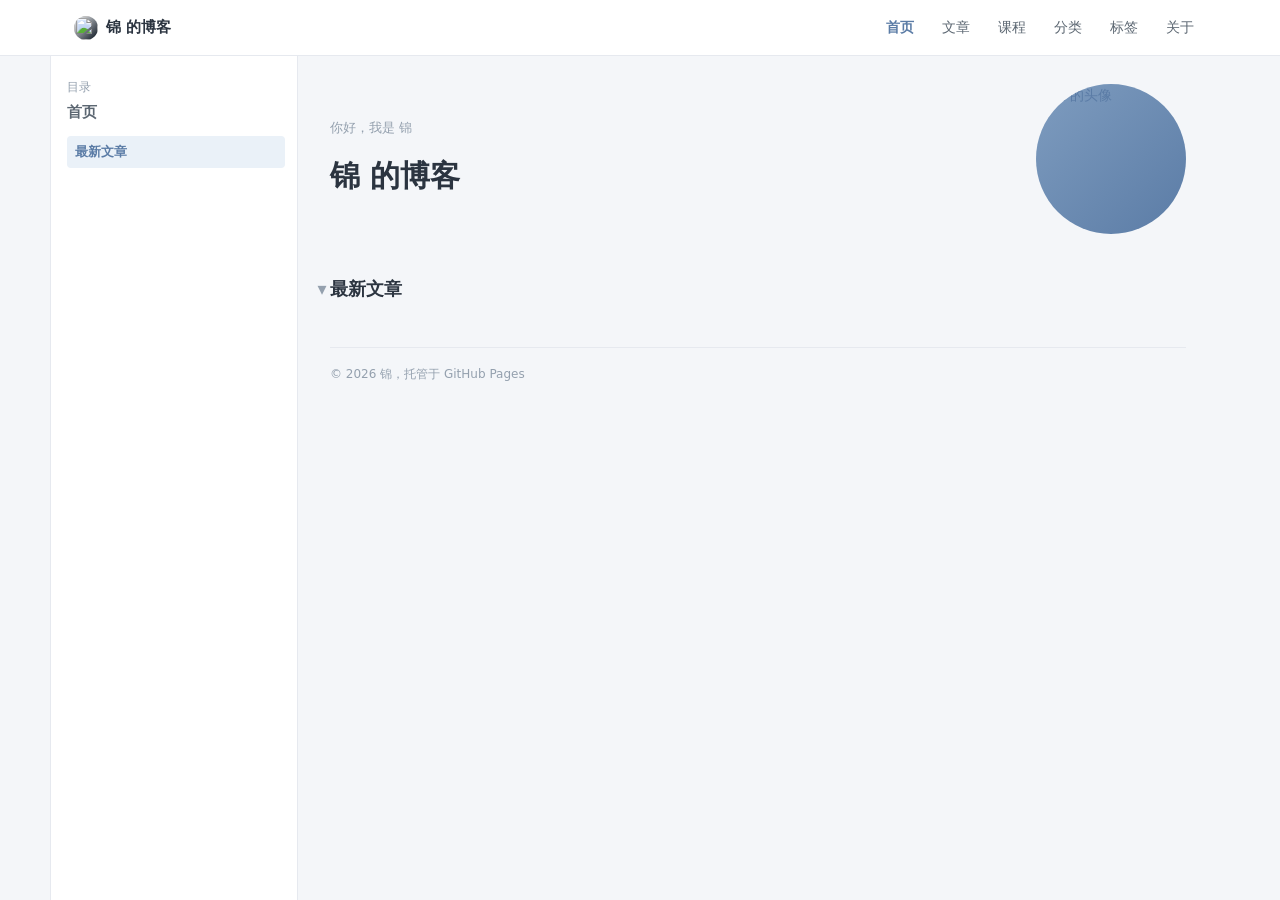
==== commit 69cadc08: "更新了显示部分" ====
--- a/site/index.html
+++ b/site/index.html
@@ -47,7 +47,7 @@
             <div data-view="latest" data-limit="3"></div>
         </section>
 
-        <footer class="site-footer">© 2026 锦 · 纯静态站点，托管于 GitHub Pages</footer>
+        <footer class="site-footer">© 2026 锦，托管于 GitHub Pages</footer>
     </main>
 </div>
 
